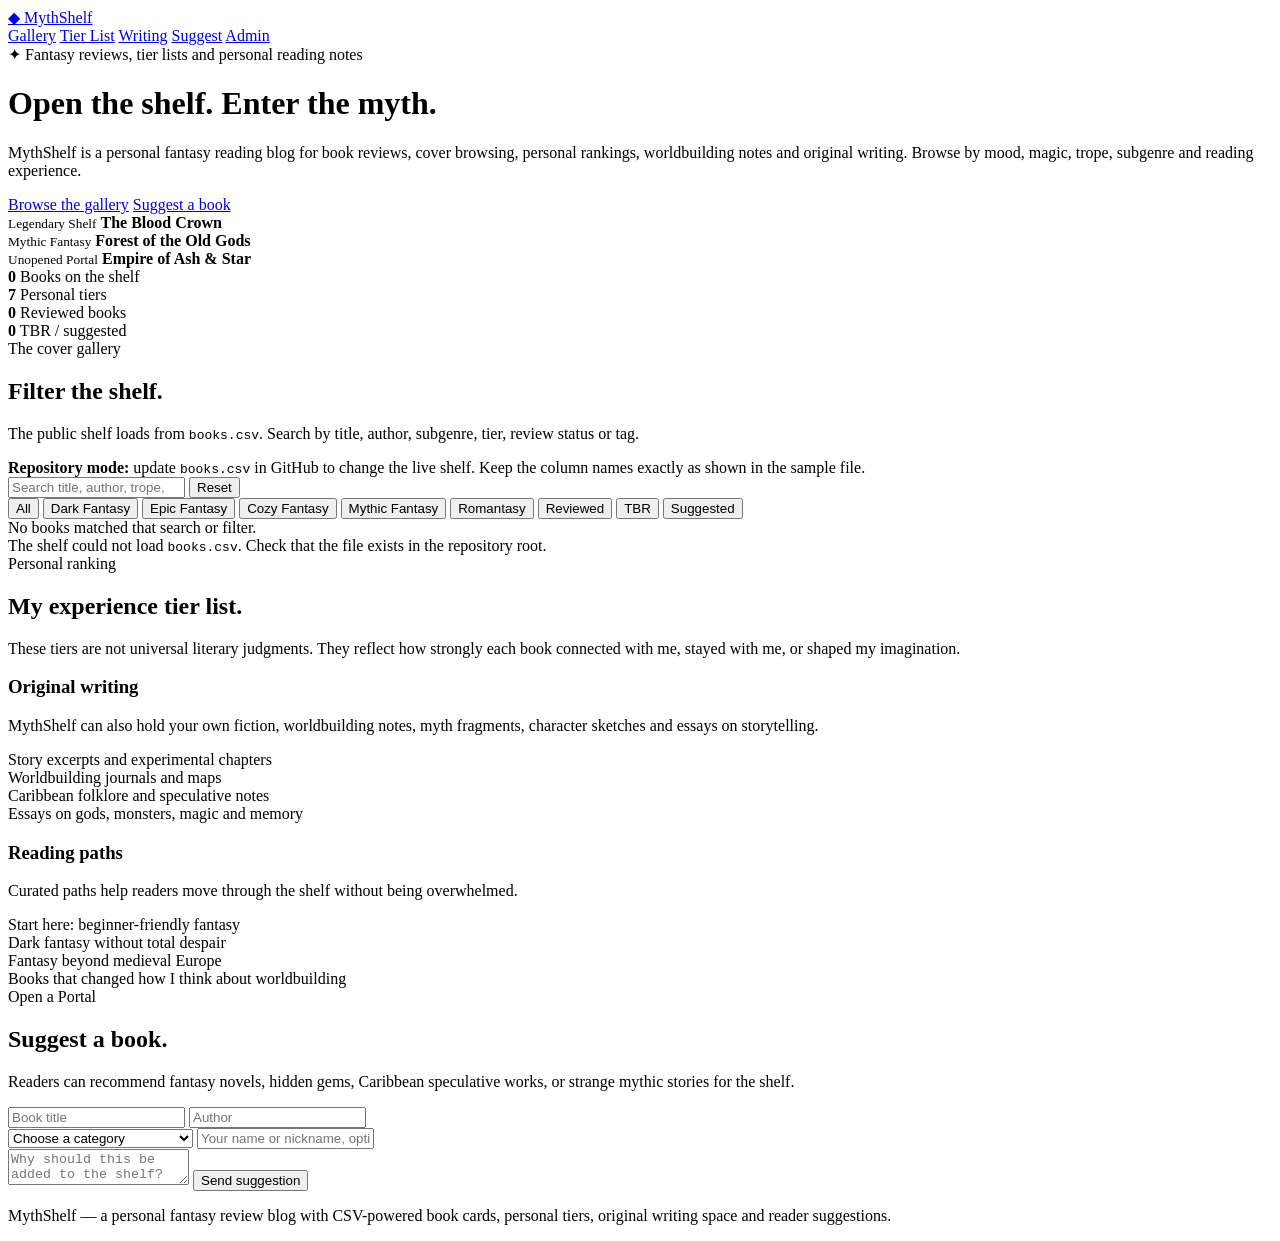
==== index.html @ b01b452a "index.html" ====
<!DOCTYPE html>
<html lang="en">
<head>
  <meta charset="UTF-8" />
  <meta name="viewport" content="width=device-width, initial-scale=1.0" />
  <meta name="description" content="MythShelf is a personal fantasy reading blog with reviews, tiers, writing notes, and reader suggestions." />
  <title>MythShelf | Fantasy Reviews & Reading Tiers</title>
  <link rel="stylesheet" href="style.css" />
</head>

<body>
  <main class="mythshelf-site">
    <div class="ms-wrap">
      <nav class="ms-nav">
        <a class="ms-brand" href="#top" aria-label="MythShelf home">
          <span class="ms-mark">◆</span>
          <span>MythShelf</span>
        </a>

        <div class="ms-links" aria-label="Main navigation">
          <a href="#gallery">Gallery</a>
          <a href="#tiers">Tier List</a>
          <a href="#writing">Writing</a>
          <a href="#suggest">Suggest</a>
          <a href="#admin">Admin</a>
        </div>
      </nav>

      <header class="hero" id="top">
        <div>
          <div class="eyebrow">✦ Fantasy reviews, tier lists and personal reading notes</div>

          <h1>Open the shelf. <span>Enter the myth.</span></h1>

          <p>
            MythShelf is a personal fantasy reading blog for book reviews, cover browsing,
            personal rankings, worldbuilding notes and original writing. Browse by mood,
            magic, trope, subgenre and reading experience.
          </p>

          <div class="hero-actions">
            <a href="#gallery" class="btn btn-primary">Browse the gallery</a>
            <a href="#suggest" class="btn btn-secondary">Suggest a book</a>
          </div>
        </div>

        <div class="hero-panel" aria-label="Featured fantasy shelf">
          <div class="stacked-covers">
            <div class="cover-float">
              <small>Legendary Shelf</small>
              <strong>The Blood Crown</strong>
            </div>

            <div class="cover-float">
              <small>Mythic Fantasy</small>
              <strong>Forest of the Old Gods</strong>
            </div>

            <div class="cover-float">
              <small>Unopened Portal</small>
              <strong>Empire of Ash & Star</strong>
            </div>
          </div>
        </div>
      </header>

      <section class="stats" aria-label="Shelf statistics">
        <div class="stat">
          <strong id="statBooks">0</strong>
          <span>Books on the shelf</span>
        </div>
        <div class="stat">
          <strong>7</strong>
          <span>Personal tiers</span>
        </div>
        <div class="stat">
          <strong id="statReviewed">0</strong>
          <span>Reviewed books</span>
        </div>
        <div class="stat">
          <strong id="statTBR">0</strong>
          <span>TBR / suggested</span>
        </div>
      </section>

      <section id="gallery">
        <div class="section-head">
          <div>
            <div class="eyebrow">The cover gallery</div>
            <h2>Filter the shelf.</h2>
          </div>
          <p>
            The public shelf loads from <code>books.csv</code>. Search by title, author,
            subgenre, tier, review status or tag.
          </p>
        </div>

        <div class="notice">
          <strong>Repository mode:</strong>
          update <code>books.csv</code> in GitHub to change the live shelf.
          Keep the column names exactly as shown in the sample file.
        </div>

        <div class="controls">
          <div class="search-row">
            <input id="bookSearch" type="search" placeholder="Search title, author, trope, tier, status or subgenre..." />
            <button class="btn btn-primary" id="resetBtn" type="button">Reset</button>
          </div>

          <div class="filter-row" aria-label="Book filters">
            <button class="filter-btn active" data-filter="all" type="button">All</button>
            <button class="filter-btn" data-filter="Dark Fantasy" type="button">Dark Fantasy</button>
            <button class="filter-btn" data-filter="Epic Fantasy" type="button">Epic Fantasy</button>
            <button class="filter-btn" data-filter="Cozy Fantasy" type="button">Cozy Fantasy</button>
            <button class="filter-btn" data-filter="Mythic Fantasy" type="button">Mythic Fantasy</button>
            <button class="filter-btn" data-filter="Romantasy" type="button">Romantasy</button>
            <button class="filter-btn" data-filter="Reviewed" type="button">Reviewed</button>
            <button class="filter-btn" data-filter="TBR" type="button">TBR</button>
            <button class="filter-btn" data-filter="Suggested" type="button">Suggested</button>
          </div>
        </div>

        <div class="book-grid" id="bookGrid"></div>

        <div class="empty-state" id="emptyState">
          No books matched that search or filter.
        </div>

        <div class="empty-state" id="loadError">
          The shelf could not load <code>books.csv</code>. Check that the file exists in the repository root.
        </div>
      </section>

      <section id="tiers">
        <div class="section-head">
          <div>
            <div class="eyebrow">Personal ranking</div>
            <h2>My experience tier list.</h2>
          </div>
          <p>
            These tiers are not universal literary judgments. They reflect how strongly
            each book connected with me, stayed with me, or shaped my imagination.
          </p>
        </div>

        <div class="tier-board" id="tierBoard"></div>
      </section>

      <section class="feature-grid" id="writing">
        <div class="panel">
          <h3>Original writing</h3>
          <p>
            MythShelf can also hold your own fiction, worldbuilding notes, myth fragments,
            character sketches and essays on storytelling.
          </p>

          <div class="panel-list">
            <div>Story excerpts and experimental chapters</div>
            <div>Worldbuilding journals and maps</div>
            <div>Caribbean folklore and speculative notes</div>
            <div>Essays on gods, monsters, magic and memory</div>
          </div>
        </div>

        <div class="panel">
          <h3>Reading paths</h3>
          <p>
            Curated paths help readers move through the shelf without being overwhelmed.
          </p>

          <div class="panel-list">
            <div>Start here: beginner-friendly fantasy</div>
            <div>Dark fantasy without total despair</div>
            <div>Fantasy beyond medieval Europe</div>
            <div>Books that changed how I think about worldbuilding</div>
          </div>
        </div>
      </section>

      <section id="suggest">
        <div class="section-head">
          <div>
            <div class="eyebrow">Open a Portal</div>
            <h2>Suggest a book.</h2>
          </div>
          <p>
            Readers can recommend fantasy novels, hidden gems, Caribbean speculative works,
            or strange mythic stories for the shelf.
          </p>
        </div>

        <div class="panel">
          <!-- Static version:
               Replace this form action with a Google Form, Formspree, Netlify Forms, or other backend later. -->
          <form class="suggest-form" id="suggestForm">
            <div class="form-row">
              <input type="text" id="suggestTitle" placeholder="Book title" required />
              <input type="text" id="suggestAuthor" placeholder="Author" required />
            </div>

            <div class="form-row">
              <select id="suggestGenre">
                <option value="">Choose a category</option>
                <option>Dark Fantasy</option>
                <option>Epic Fantasy</option>
                <option>Mythic Fantasy</option>
                <option>Cozy Fantasy</option>
                <option>Romantasy</option>
                <option>Caribbean / Global Fantasy</option>
                <option>Other Speculative Fiction</option>
              </select>

              <input type="text" id="suggestName" placeholder="Your name or nickname, optional" />
            </div>

            <textarea id="suggestReason" placeholder="Why should this be added to the shelf?"></textarea>

            <button class="btn btn-green" type="submit">Send suggestion</button>

      <p class="footer-note">
        MythShelf — a personal fantasy review blog with CSV-powered book cards,
        personal tiers, original writing space and reader suggestions.
      </p>
    </div>
  </main>

  <script src="script.js"></script>
</body>
</html>
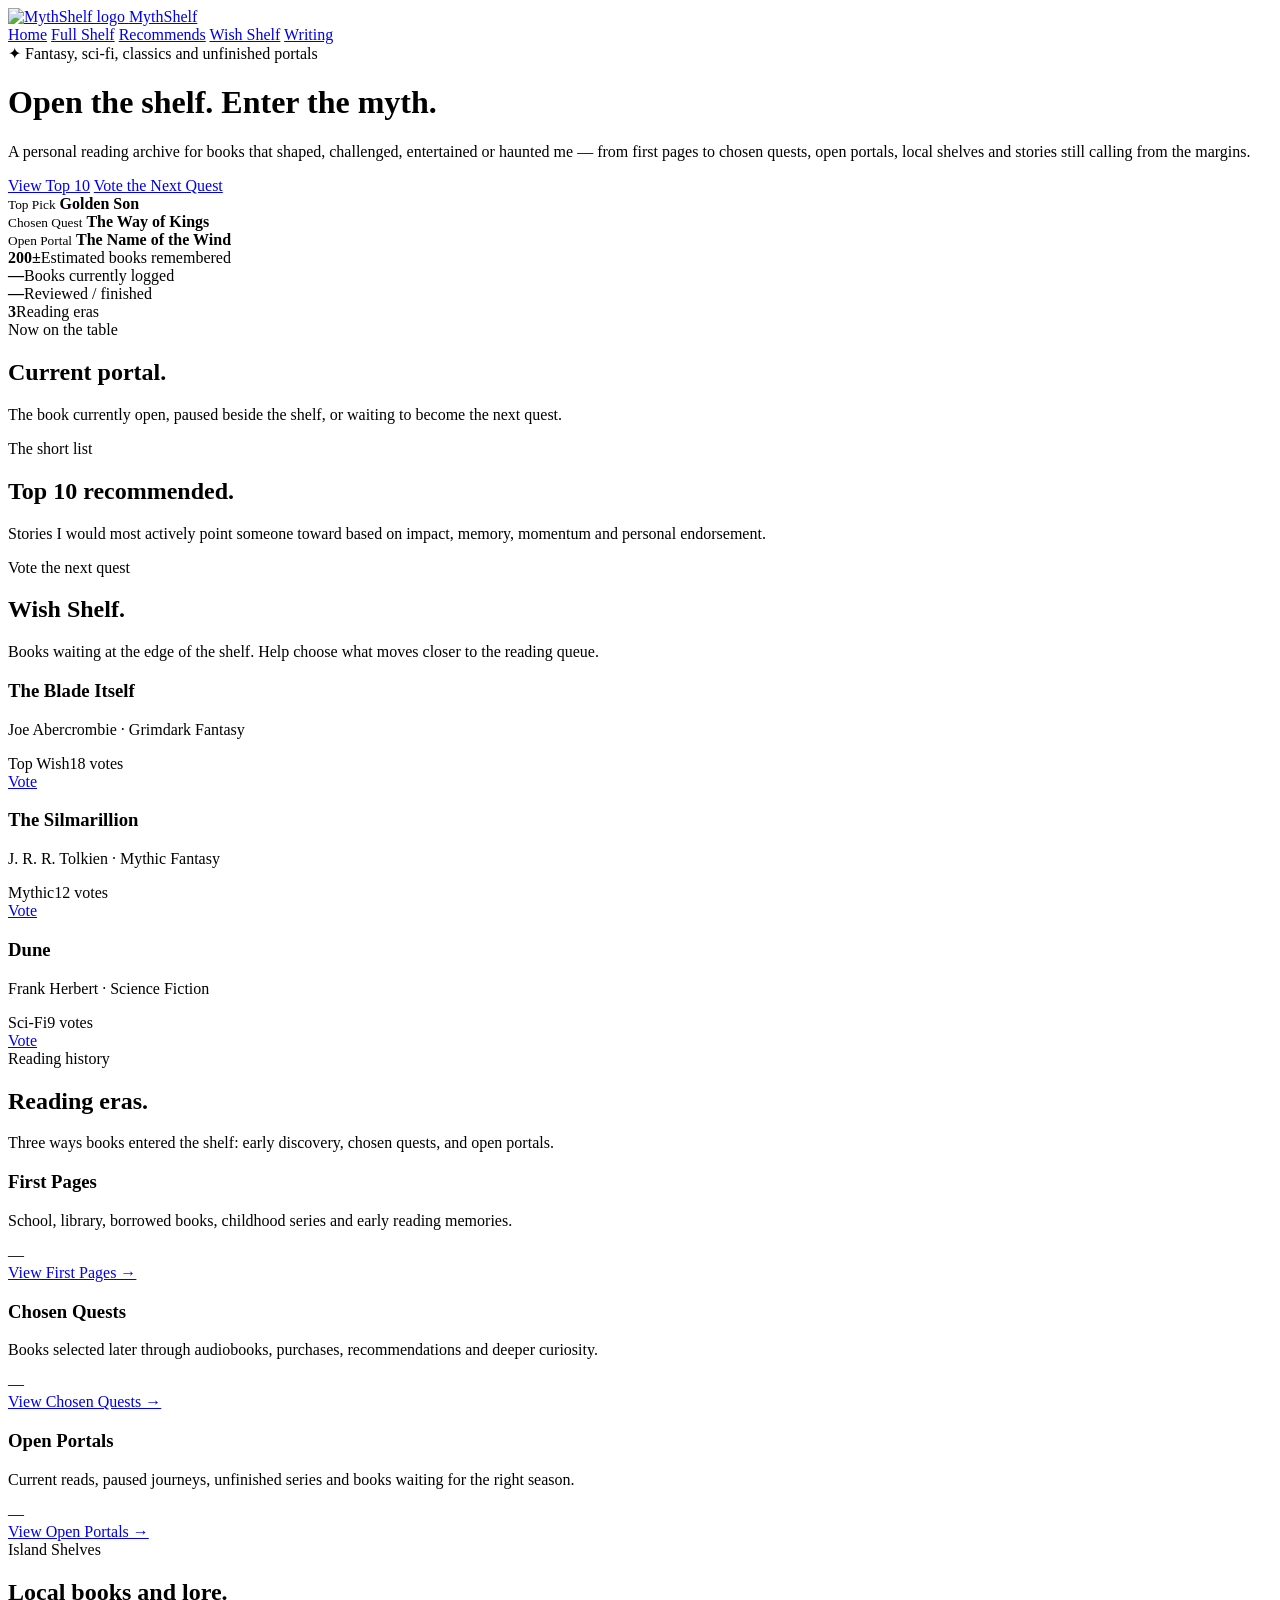
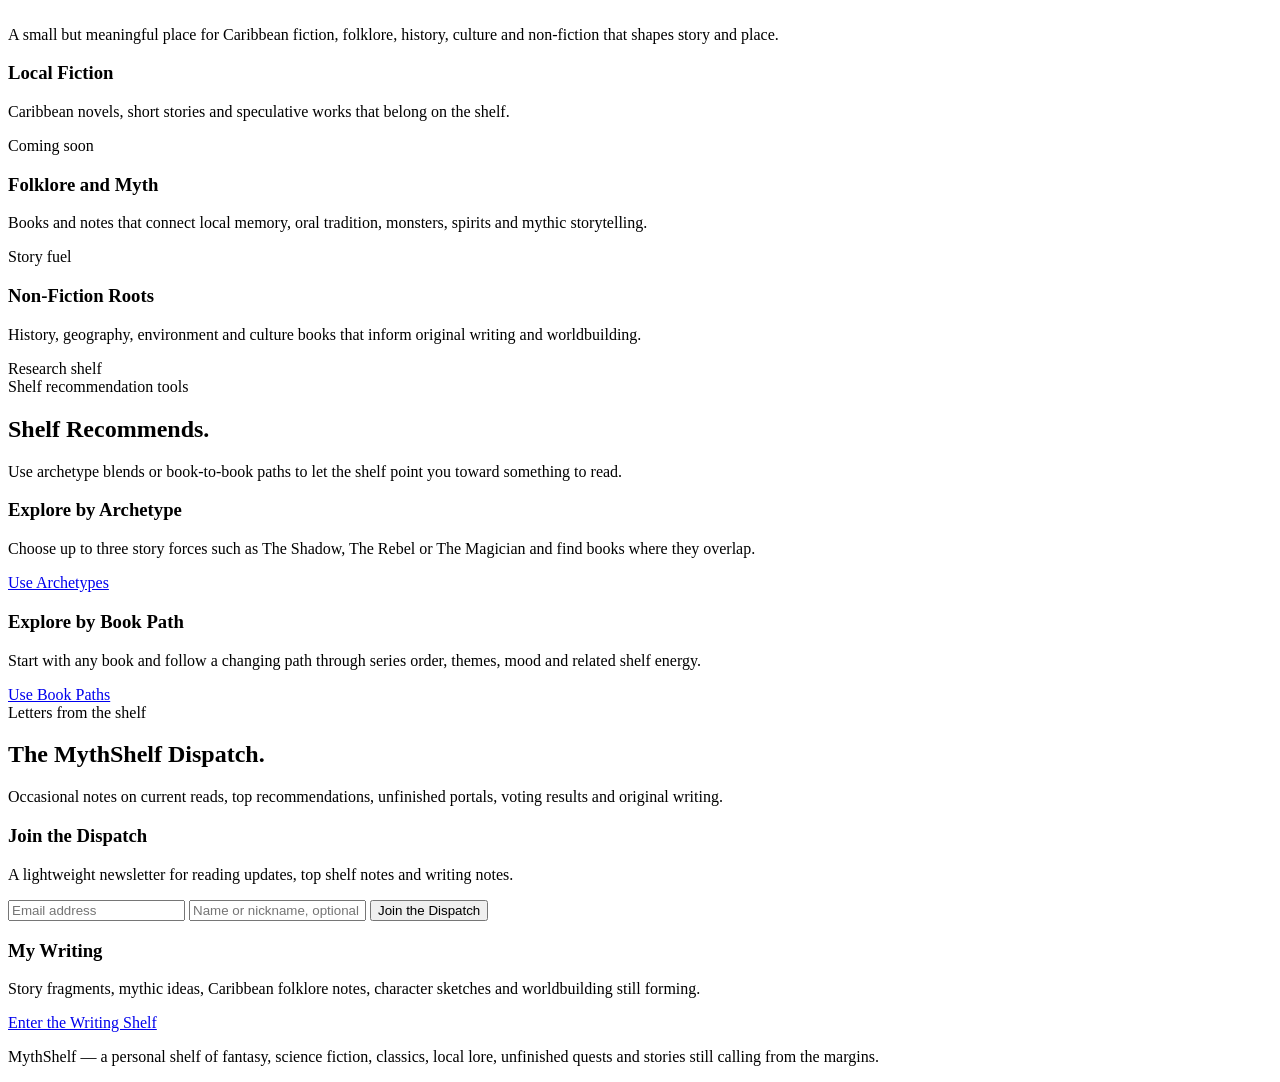
==== commit b0944bff: "Add files via upload" ====
--- a/index.html
+++ b/index.html
@@ -3,227 +3,154 @@
 <head>
   <meta charset="UTF-8" />
   <meta name="viewport" content="width=device-width, initial-scale=1.0" />
-  <meta name="description" content="MythShelf is a personal fantasy reading blog with reviews, tiers, writing notes, and reader suggestions." />
-  <title>MythShelf | Fantasy Reviews & Reading Tiers</title>
-  <link rel="stylesheet" href="style.css" />
+  <meta name="description" content="MythShelf is a personal reading archive for fantasy, science fiction, classics, local lore and open portals." />
+  <title>Home | MythShelf</title>
+  <link rel="icon" href="assets/mythicshelf-01.ico" sizes="any" />
+  <link rel="shortcut icon" href="assets/mythicshelf-01.ico" />
+  <link rel="stylesheet" href="assets/style.css" />
 </head>
+<body>
+  <main class="ms-site">
+    <div class="ms-shell">
+      
+<nav class="ms-nav">
+  <a class="ms-brand" href="index.html">
+    <img class="ms-logo-img" src="assets/mythicshelf-01.png" alt="MythShelf logo" />
+    <span>MythShelf</span>
+  </a>
+  <div class="ms-links">
+    <a href="index.html">Home</a>
+    <a href="shelf.html">Full Shelf</a>
+    <a href="recommends.html">Recommends</a>
+    <a href="wish-shelf.html">Wish Shelf</a>
+    <a href="writing.html">Writing</a>
+  </div>
+</nav>
 
-<body>
-  <main class="mythshelf-site">
-    <div class="ms-wrap">
-      <nav class="ms-nav">
-        <a class="ms-brand" href="#top" aria-label="MythShelf home">
-          <span class="ms-mark">◆</span>
-          <span>MythShelf</span>
-        </a>
+      
+<header class="hero">
+  <div>
+    <div class="eyebrow">✦ Fantasy, sci-fi, classics and unfinished portals</div>
+    <h1>Open the shelf. <span>Enter the myth.</span></h1>
+    <p>A personal reading archive for books that shaped, challenged, entertained or haunted me — from first pages to chosen quests, open portals, local shelves and stories still calling from the margins.</p>
+    <div class="actions">
+      <a class="btn btn-primary" href="#top10">View Top 10</a>
+      <a class="btn btn-secondary" href="wish-shelf.html">Vote the Next Quest</a>
+    </div>
+  </div>
 
-        <div class="ms-links" aria-label="Main navigation">
-          <a href="#gallery">Gallery</a>
-          <a href="#tiers">Tier List</a>
-          <a href="#writing">Writing</a>
-          <a href="#suggest">Suggest</a>
-          <a href="#admin">Admin</a>
-        </div>
-      </nav>
+  <div class="hero-panel">
+    <div class="feature-stack">
+      <div class="float-book" id="heroTopPick">
+        <small>Top Pick</small>
+        <strong>Golden Son</strong>
+      </div>
+      <div class="float-book" id="heroChosenQuest">
+        <small>Chosen Quest</small>
+        <strong>The Way of Kings</strong>
+      </div>
+      <div class="float-book" id="heroOpenPortal">
+        <small>Open Portal</small>
+        <strong>The Name of the Wind</strong>
+      </div>
+    </div>
+  </div>
+</header>
 
-      <header class="hero" id="top">
-        <div>
-          <div class="eyebrow">✦ Fantasy reviews, tier lists and personal reading notes</div>
+<section class="stats">
+  <div class="stat"><strong>200±</strong><span>Estimated books remembered</span></div>
+  <div class="stat"><strong data-stat="logged">—</strong><span>Books currently logged</span></div>
+  <div class="stat"><strong data-stat="reviewed">—</strong><span>Reviewed / finished</span></div>
+  <div class="stat"><strong>3</strong><span>Reading eras</span></div>
+</section>
 
-          <h1>Open the shelf. <span>Enter the myth.</span></h1>
+<section>
+  <div class="section-head">
+    <div><div class="eyebrow">Now on the table</div><h2>Current <span>portal.</span></h2></div>
+    <p>The book currently open, paused beside the shelf, or waiting to become the next quest.</p>
+  </div>
+  <div class="card-grid grid-4" id="currentGrid"></div>
+</section>
 
-          <p>
-            MythShelf is a personal fantasy reading blog for book reviews, cover browsing,
-            personal rankings, worldbuilding notes and original writing. Browse by mood,
-            magic, trope, subgenre and reading experience.
-          </p>
+<section id="top10">
+  <div class="section-head">
+    <div><div class="eyebrow">The short list</div><h2>Top 10 <span>recommended.</span></h2></div>
+    <p>Stories I would most actively point someone toward based on impact, memory, momentum and personal endorsement.</p>
+  </div>
+  <div class="carousel-wrap"><div class="carousel-track" id="top10Track"></div></div>
+</section>
 
-          <div class="hero-actions">
-            <a href="#gallery" class="btn btn-primary">Browse the gallery</a>
-            <a href="#suggest" class="btn btn-secondary">Suggest a book</a>
-          </div>
-        </div>
+<section>
+  <div class="section-head">
+    <div><div class="eyebrow">Vote the next quest</div><h2>Wish <span>Shelf.</span></h2></div>
+    <p>Books waiting at the edge of the shelf. Help choose what moves closer to the reading queue.</p>
+  </div>
+  <div class="card-grid grid-3">
+    <article class="panel"><h3>The Blade Itself</h3><p>Joe Abercrombie · Grimdark Fantasy</p><div class="pill-row"><span class="pill status">Top Wish</span><span class="pill score">18 votes</span></div><a class="btn btn-primary" href="wish-shelf.html">Vote</a></article>
+    <article class="panel"><h3>The Silmarillion</h3><p>J. R. R. Tolkien · Mythic Fantasy</p><div class="pill-row"><span class="pill status">Mythic</span><span class="pill score">12 votes</span></div><a class="btn btn-primary" href="wish-shelf.html">Vote</a></article>
+    <article class="panel"><h3>Dune</h3><p>Frank Herbert · Science Fiction</p><div class="pill-row"><span class="pill blue-pill">Sci-Fi</span><span class="pill score">9 votes</span></div><a class="btn btn-primary" href="wish-shelf.html">Vote</a></article>
+  </div>
+</section>
 
-        <div class="hero-panel" aria-label="Featured fantasy shelf">
-          <div class="stacked-covers">
-            <div class="cover-float">
-              <small>Legendary Shelf</small>
-              <strong>The Blood Crown</strong>
-            </div>
+<section>
+  <div class="section-head">
+    <div><div class="eyebrow">Reading history</div><h2>Reading <span>eras.</span></h2></div>
+    <p>Three ways books entered the shelf: early discovery, chosen quests, and open portals.</p>
+  </div>
+  <div class="card-grid grid-3">
+    <article class="panel"><h3>First Pages</h3><p>School, library, borrowed books, childhood series and early reading memories.</p><div class="era-count" data-era-count="First Pages">—</div><a class="teaser-link" href="shelf.html">View First Pages →</a></article>
+    <article class="panel"><h3>Chosen Quests</h3><p>Books selected later through audiobooks, purchases, recommendations and deeper curiosity.</p><div class="era-count" data-era-count="Chosen Quests">—</div><a class="teaser-link" href="shelf.html">View Chosen Quests →</a></article>
+    <article class="panel"><h3>Open Portals</h3><p>Current reads, paused journeys, unfinished series and books waiting for the right season.</p><div class="era-count" data-era-count="Open Portals">—</div><a class="teaser-link" href="shelf.html">View Open Portals →</a></article>
+  </div>
+</section>
 
-            <div class="cover-float">
-              <small>Mythic Fantasy</small>
-              <strong>Forest of the Old Gods</strong>
-            </div>
+<section>
+  <div class="section-head">
+    <div><div class="eyebrow">Island Shelves</div><h2>Local books and <span>lore.</span></h2></div>
+    <p>A small but meaningful place for Caribbean fiction, folklore, history, culture and non-fiction that shapes story and place.</p>
+  </div>
+  <div class="card-grid grid-3">
+    <article class="panel"><h3>Local Fiction</h3><p>Caribbean novels, short stories and speculative works that belong on the shelf.</p><div class="pill-row"><span class="pill status">Coming soon</span></div></article>
+    <article class="panel"><h3>Folklore and Myth</h3><p>Books and notes that connect local memory, oral tradition, monsters, spirits and mythic storytelling.</p><span class="pill blue-pill">Story fuel</span></article>
+    <article class="panel"><h3>Non-Fiction Roots</h3><p>History, geography, environment and culture books that inform original writing and worldbuilding.</p><span class="pill">Research shelf</span></article>
+  </div>
+</section>
 
-            <div class="cover-float">
-              <small>Unopened Portal</small>
-              <strong>Empire of Ash & Star</strong>
-            </div>
-          </div>
-        </div>
-      </header>
 
-      <section class="stats" aria-label="Shelf statistics">
-        <div class="stat">
-          <strong id="statBooks">0</strong>
-          <span>Books on the shelf</span>
-        </div>
-        <div class="stat">
-          <strong>7</strong>
-          <span>Personal tiers</span>
-        </div>
-        <div class="stat">
-          <strong id="statReviewed">0</strong>
-          <span>Reviewed books</span>
-        </div>
-        <div class="stat">
-          <strong id="statTBR">0</strong>
-          <span>TBR / suggested</span>
-        </div>
-      </section>
+<section>
+  <div class="section-head">
+    <div><div class="eyebrow">Shelf recommendation tools</div><h2>Shelf <span>Recommends.</span></h2></div>
+    <p>Use archetype blends or book-to-book paths to let the shelf point you toward something to read.</p>
+  </div>
+  <div class="card-grid grid-2">
+    <article class="panel"><h3>Explore by Archetype</h3><p>Choose up to three story forces such as The Shadow, The Rebel or The Magician and find books where they overlap.</p><a class="btn btn-primary" href="recommends.html#archetypes">Use Archetypes</a></article>
+    <article class="panel"><h3>Explore by Book Path</h3><p>Start with any book and follow a changing path through series order, themes, mood and related shelf energy.</p><a class="btn btn-secondary" href="recommends.html#bookpaths">Use Book Paths</a></article>
+  </div>
+</section>
 
-      <section id="gallery">
-        <div class="section-head">
-          <div>
-            <div class="eyebrow">The cover gallery</div>
-            <h2>Filter the shelf.</h2>
-          </div>
-          <p>
-            The public shelf loads from <code>books.csv</code>. Search by title, author,
-            subgenre, tier, review status or tag.
-          </p>
-        </div>
+<section>
+  <div class="section-head">
+    <div><div class="eyebrow">Letters from the shelf</div><h2>The MythShelf <span>Dispatch.</span></h2></div>
+    <p>Occasional notes on current reads, top recommendations, unfinished portals, voting results and original writing.</p>
+  </div>
+  <div class="card-grid grid-2">
+    <article class="panel">
+      <h3>Join the Dispatch</h3>
+      <p>A lightweight newsletter for reading updates, top shelf notes and writing notes.</p>
+      <form class="form" id="newsletterForm">
+        <input name="email" type="email" placeholder="Email address" required />
+        <input name="name" type="text" placeholder="Name or nickname, optional" />
+        <button class="btn btn-green" type="submit">Join the Dispatch</button>
+        <div class="form-message" id="newsletterMessage"></div>
+      </form>
+    </article>
+    <article class="panel"><h3>My Writing</h3><p>Story fragments, mythic ideas, Caribbean folklore notes, character sketches and worldbuilding still forming.</p><a class="btn btn-secondary" href="writing.html">Enter the Writing Shelf</a></article>
+  </div>
+</section>
 
-        <div class="notice">
-          <strong>Repository mode:</strong>
-          update <code>books.csv</code> in GitHub to change the live shelf.
-          Keep the column names exactly as shown in the sample file.
-        </div>
-
-        <div class="controls">
-          <div class="search-row">
-            <input id="bookSearch" type="search" placeholder="Search title, author, trope, tier, status or subgenre..." />
-            <button class="btn btn-primary" id="resetBtn" type="button">Reset</button>
-          </div>
-
-          <div class="filter-row" aria-label="Book filters">
-            <button class="filter-btn active" data-filter="all" type="button">All</button>
-            <button class="filter-btn" data-filter="Dark Fantasy" type="button">Dark Fantasy</button>
-            <button class="filter-btn" data-filter="Epic Fantasy" type="button">Epic Fantasy</button>
-            <button class="filter-btn" data-filter="Cozy Fantasy" type="button">Cozy Fantasy</button>
-            <button class="filter-btn" data-filter="Mythic Fantasy" type="button">Mythic Fantasy</button>
-            <button class="filter-btn" data-filter="Romantasy" type="button">Romantasy</button>
-            <button class="filter-btn" data-filter="Reviewed" type="button">Reviewed</button>
-            <button class="filter-btn" data-filter="TBR" type="button">TBR</button>
-            <button class="filter-btn" data-filter="Suggested" type="button">Suggested</button>
-          </div>
-        </div>
-
-        <div class="book-grid" id="bookGrid"></div>
-
-        <div class="empty-state" id="emptyState">
-          No books matched that search or filter.
-        </div>
-
-        <div class="empty-state" id="loadError">
-          The shelf could not load <code>books.csv</code>. Check that the file exists in the repository root.
-        </div>
-      </section>
-
-      <section id="tiers">
-        <div class="section-head">
-          <div>
-            <div class="eyebrow">Personal ranking</div>
-            <h2>My experience tier list.</h2>
-          </div>
-          <p>
-            These tiers are not universal literary judgments. They reflect how strongly
-            each book connected with me, stayed with me, or shaped my imagination.
-          </p>
-        </div>
-
-        <div class="tier-board" id="tierBoard"></div>
-      </section>
-
-      <section class="feature-grid" id="writing">
-        <div class="panel">
-          <h3>Original writing</h3>
-          <p>
-            MythShelf can also hold your own fiction, worldbuilding notes, myth fragments,
-            character sketches and essays on storytelling.
-          </p>
-
-          <div class="panel-list">
-            <div>Story excerpts and experimental chapters</div>
-            <div>Worldbuilding journals and maps</div>
-            <div>Caribbean folklore and speculative notes</div>
-            <div>Essays on gods, monsters, magic and memory</div>
-          </div>
-        </div>
-
-        <div class="panel">
-          <h3>Reading paths</h3>
-          <p>
-            Curated paths help readers move through the shelf without being overwhelmed.
-          </p>
-
-          <div class="panel-list">
-            <div>Start here: beginner-friendly fantasy</div>
-            <div>Dark fantasy without total despair</div>
-            <div>Fantasy beyond medieval Europe</div>
-            <div>Books that changed how I think about worldbuilding</div>
-          </div>
-        </div>
-      </section>
-
-      <section id="suggest">
-        <div class="section-head">
-          <div>
-            <div class="eyebrow">Open a Portal</div>
-            <h2>Suggest a book.</h2>
-          </div>
-          <p>
-            Readers can recommend fantasy novels, hidden gems, Caribbean speculative works,
-            or strange mythic stories for the shelf.
-          </p>
-        </div>
-
-        <div class="panel">
-          <!-- Static version:
-               Replace this form action with a Google Form, Formspree, Netlify Forms, or other backend later. -->
-          <form class="suggest-form" id="suggestForm">
-            <div class="form-row">
-              <input type="text" id="suggestTitle" placeholder="Book title" required />
-              <input type="text" id="suggestAuthor" placeholder="Author" required />
-            </div>
-
-            <div class="form-row">
-              <select id="suggestGenre">
-                <option value="">Choose a category</option>
-                <option>Dark Fantasy</option>
-                <option>Epic Fantasy</option>
-                <option>Mythic Fantasy</option>
-                <option>Cozy Fantasy</option>
-                <option>Romantasy</option>
-                <option>Caribbean / Global Fantasy</option>
-                <option>Other Speculative Fiction</option>
-              </select>
-
-              <input type="text" id="suggestName" placeholder="Your name or nickname, optional" />
-            </div>
-
-            <textarea id="suggestReason" placeholder="Why should this be added to the shelf?"></textarea>
-
-            <button class="btn btn-green" type="submit">Send suggestion</button>
-
-      <p class="footer-note">
-        MythShelf — a personal fantasy review blog with CSV-powered book cards,
-        personal tiers, original writing space and reader suggestions.
-      </p>
+      <p class="footer">MythShelf — a personal shelf of fantasy, science fiction, classics, local lore, unfinished quests and stories still calling from the margins.</p>
     </div>
   </main>
-
-  <script src="script.js"></script>
+  <script src="assets/script.js"></script>
 </body>
-</html>
+</html>
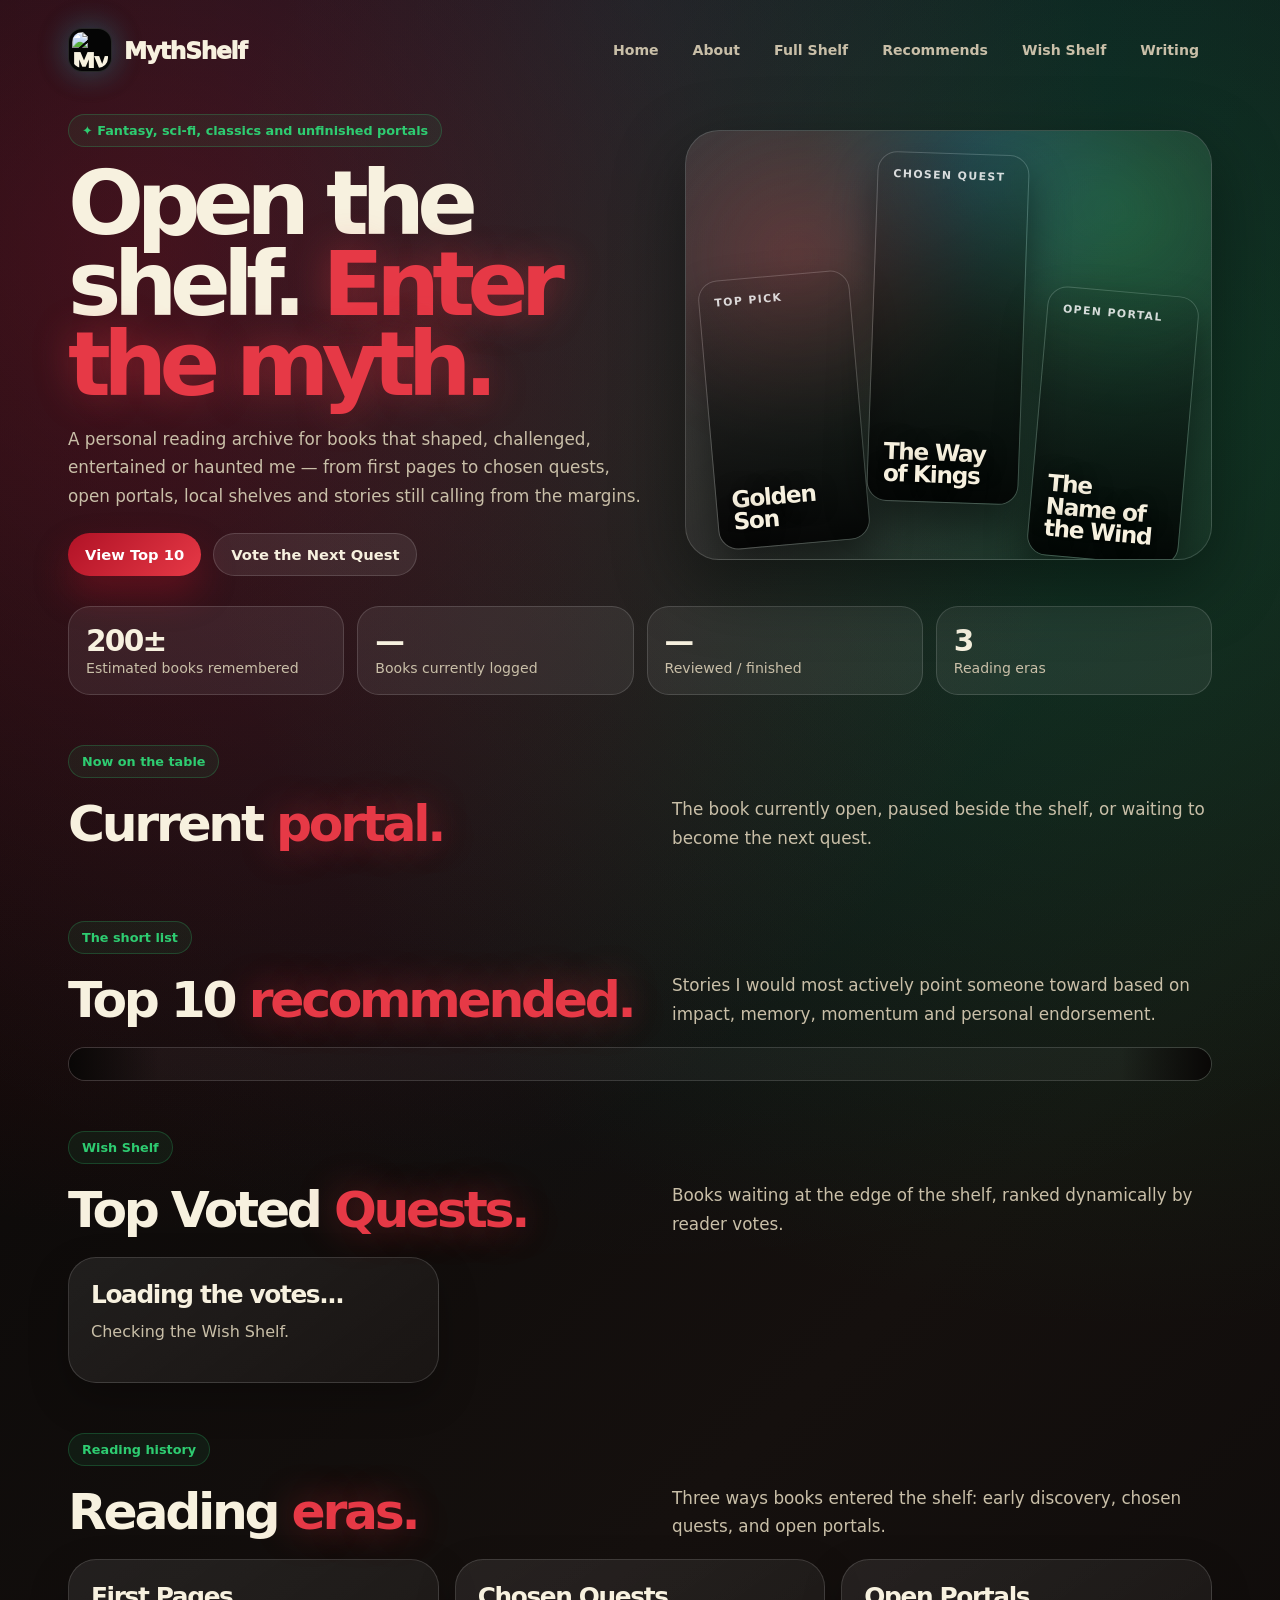
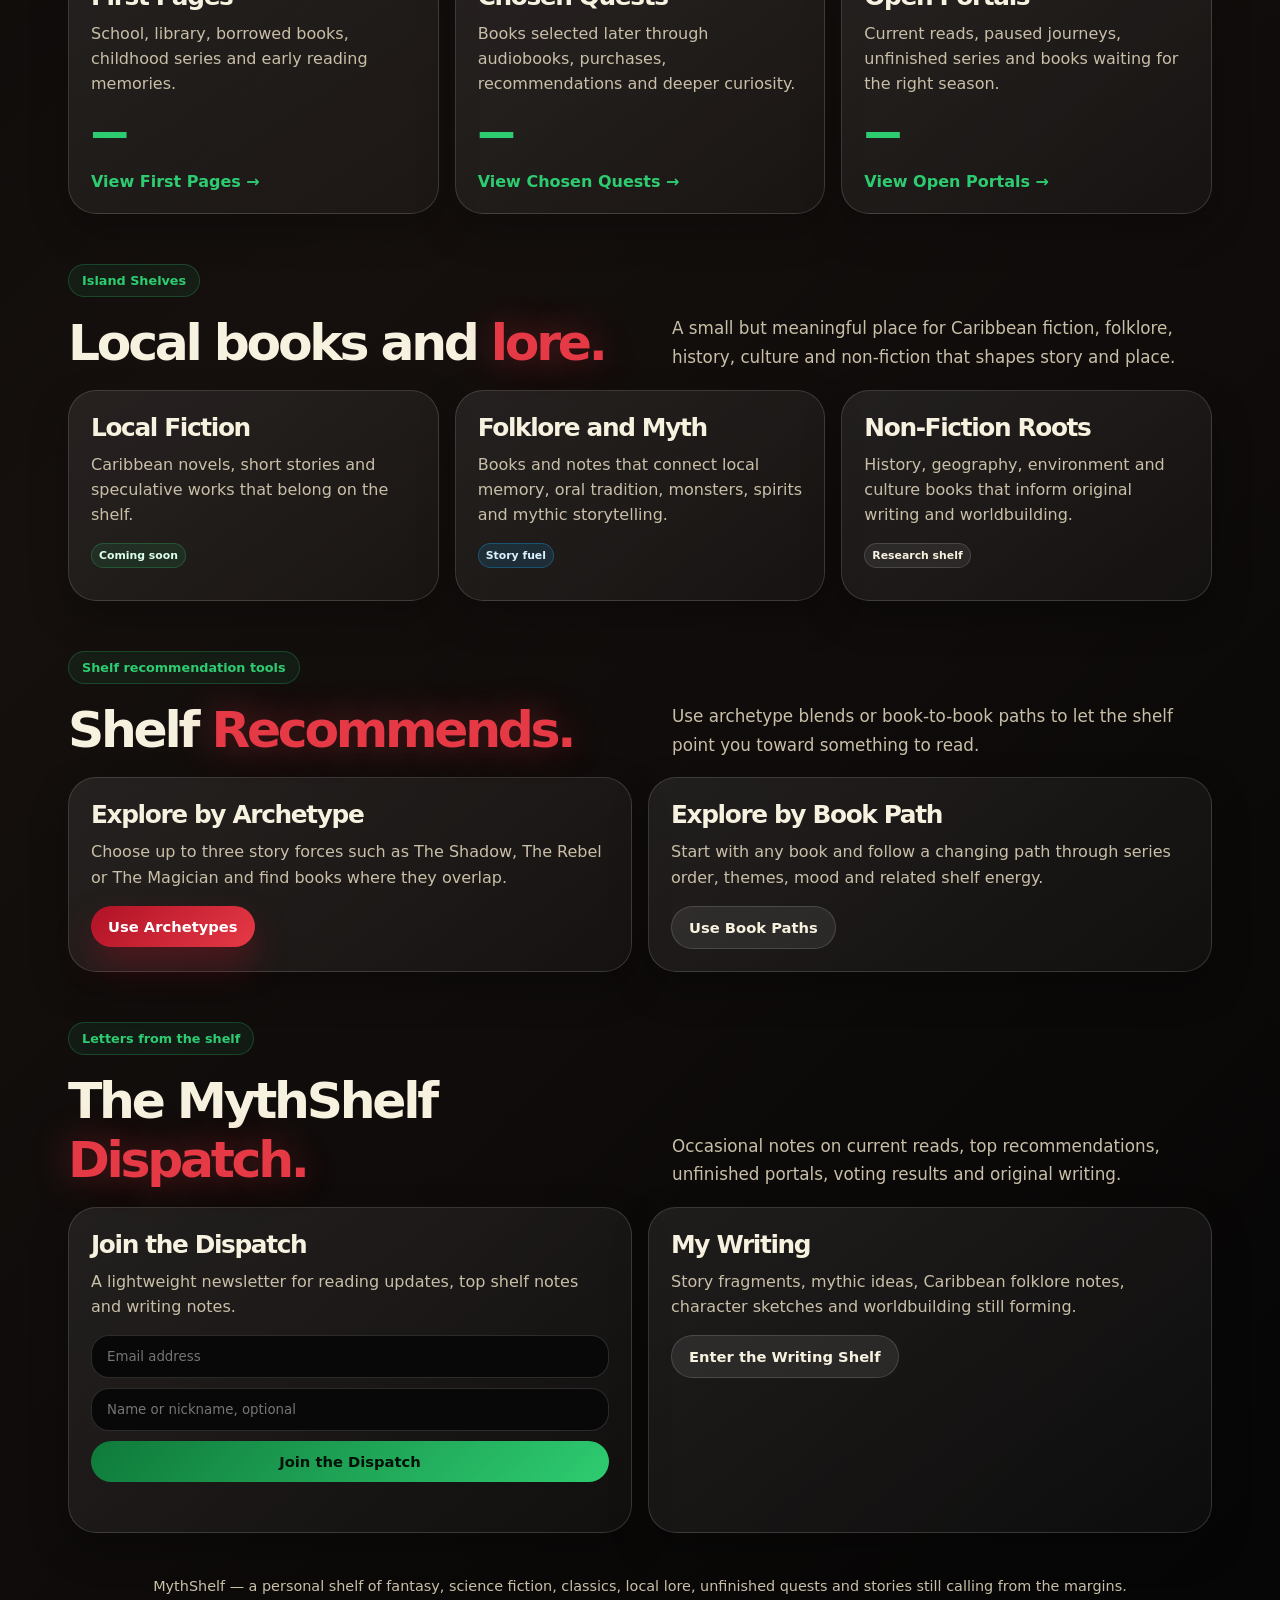
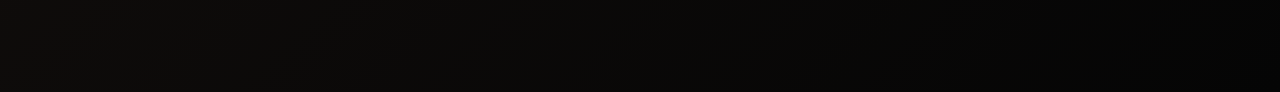
==== commit 5d028ea1: "Add files via upload" ====
--- a/index.html
+++ b/index.html
@@ -20,6 +20,7 @@
   </a>
   <div class="ms-links">
     <a href="index.html">Home</a>
+    <a href="about.html">About</a>
     <a href="shelf.html">Full Shelf</a>
     <a href="recommends.html">Recommends</a>
     <a href="wish-shelf.html">Wish Shelf</a>
@@ -80,15 +81,13 @@
   <div class="carousel-wrap"><div class="carousel-track" id="top10Track"></div></div>
 </section>
 
-<section>
+<section id="top-voted">
   <div class="section-head">
-    <div><div class="eyebrow">Vote the next quest</div><h2>Wish <span>Shelf.</span></h2></div>
-    <p>Books waiting at the edge of the shelf. Help choose what moves closer to the reading queue.</p>
+    <div><div class="eyebrow">Wish Shelf</div><h2>Top Voted <span>Quests.</span></h2></div>
+    <p>Books waiting at the edge of the shelf, ranked dynamically by reader votes.</p>
   </div>
-  <div class="card-grid grid-3">
-    <article class="panel"><h3>The Blade Itself</h3><p>Joe Abercrombie · Grimdark Fantasy</p><div class="pill-row"><span class="pill status">Top Wish</span><span class="pill score">18 votes</span></div><a class="btn btn-primary" href="wish-shelf.html">Vote</a></article>
-    <article class="panel"><h3>The Silmarillion</h3><p>J. R. R. Tolkien · Mythic Fantasy</p><div class="pill-row"><span class="pill status">Mythic</span><span class="pill score">12 votes</span></div><a class="btn btn-primary" href="wish-shelf.html">Vote</a></article>
-    <article class="panel"><h3>Dune</h3><p>Frank Herbert · Science Fiction</p><div class="pill-row"><span class="pill blue-pill">Sci-Fi</span><span class="pill score">9 votes</span></div><a class="btn btn-primary" href="wish-shelf.html">Vote</a></article>
+  <div class="card-grid grid-3" id="topVotesGrid">
+    <article class="panel"><h3>Loading the votes...</h3><p>Checking the Wish Shelf.</p></article>
   </div>
 </section>
 
--- a/assets/style.css
+++ b/assets/style.css
@@ -0,0 +1,132 @@
+
+:root {
+  --black:#050505;
+  --panel:rgba(255,255,255,.07);
+  --panel2:rgba(255,255,255,.11);
+  --line:rgba(255,255,255,.14);
+  --cream:#f7f1df;
+  --muted:#c9bfa8;
+  --red:#b11226;
+  --red2:#e63946;
+  --green:#0f7a3a;
+  --green2:#2ecc71;
+  --blue:#18a8ff;
+}
+*{box-sizing:border-box}
+html{scroll-behavior:smooth}
+body{margin:0;background:#050505;color:var(--cream);font-family:Inter,system-ui,-apple-system,BlinkMacSystemFont,"Segoe UI",sans-serif}
+.ms-site{min-height:100vh;background:
+  radial-gradient(circle at 12% 8%,rgba(177,18,38,.35),transparent 30%),
+  radial-gradient(circle at 88% 12%,rgba(15,122,58,.32),transparent 30%),
+  radial-gradient(circle at 50% 0%,rgba(24,168,255,.13),transparent 38%),
+  linear-gradient(135deg,#050505,#15100e 48%,#050505)}
+.ms-shell{max-width:1180px;margin:0 auto;padding:28px 18px 80px}
+.ms-nav{display:flex;justify-content:space-between;align-items:center;gap:14px;margin-bottom:42px}
+.ms-brand{display:flex;align-items:center;gap:12px;font-size:1.45rem;font-weight:950;letter-spacing:-.05em;text-decoration:none;color:var(--cream)}
+.ms-logo-img{width:44px;height:44px;border-radius:14px;object-fit:contain;background:#050505;padding:3px;border:1px solid var(--line);box-shadow:0 0 30px rgba(24,168,255,.24),0 0 34px rgba(46,204,113,.18)}
+.ms-mark{width:44px;height:44px;border-radius:16px;display:grid;place-items:center;background:linear-gradient(135deg,rgba(46,204,113,.9),transparent 42%),linear-gradient(315deg,rgba(24,168,255,.9),transparent 40%),linear-gradient(135deg,var(--red),#050505 52%,var(--green));border:1px solid var(--line);box-shadow:0 0 30px rgba(24,168,255,.24),0 0 34px rgba(46,204,113,.18)}
+.ms-links{display:flex;flex-wrap:wrap;gap:8px}
+.ms-links a{color:var(--muted);text-decoration:none;padding:9px 12px;border-radius:999px;border:1px solid transparent;font-size:.88rem;font-weight:750}
+.ms-links a:hover,.ms-links a.active{color:var(--cream);border-color:var(--line);background:rgba(255,255,255,.06)}
+.hero{display:grid;grid-template-columns:1.05fr .95fr;gap:34px;align-items:center;margin-bottom:30px}
+.eyebrow{display:inline-flex;color:var(--green2);background:rgba(46,204,113,.08);border:1px solid rgba(46,204,113,.24);padding:8px 13px;border-radius:999px;font-size:.8rem;font-weight:850;margin-bottom:16px}
+h1{font-size:clamp(2.9rem,7vw,5.9rem);line-height:.9;letter-spacing:-.085em;margin:0 0 20px}
+h1 span,.section-head h2 span{color:var(--red2);text-shadow:0 0 38px rgba(230,57,70,.42)}
+.hero p,.section-head p,.intro{color:var(--muted);font-size:1.05rem;line-height:1.7;margin:0}
+.hero p,.intro{max-width:760px;margin-bottom:22px}
+.actions{display:flex;flex-wrap:wrap;gap:12px}
+.btn{border:0;border-radius:999px;padding:12px 17px;font-weight:850;cursor:pointer;text-decoration:none;display:inline-flex;align-items:center;justify-content:center;color:white;font-family:inherit;font-size:.92rem}
+.btn-primary{background:linear-gradient(135deg,var(--red),var(--red2));box-shadow:0 18px 35px rgba(177,18,38,.35)}
+.btn-secondary{background:rgba(255,255,255,.08);border:1px solid var(--line);color:var(--cream)}
+.btn-green{background:linear-gradient(135deg,var(--green),var(--green2));color:#031208}
+.hero-panel{border-radius:34px;min-height:430px;background:linear-gradient(145deg,rgba(255,255,255,.09),rgba(255,255,255,.03));border:1px solid var(--line);box-shadow:0 24px 70px rgba(0,0,0,.42);padding:22px;position:relative;overflow:hidden}
+.hero-panel:before{content:"";position:absolute;inset:-80px;background:
+  radial-gradient(circle at 28% 35%,rgba(230,57,70,.25),transparent 30%),
+  radial-gradient(circle at 76% 28%,rgba(46,204,113,.22),transparent 28%),
+  radial-gradient(circle at 55% 20%,rgba(24,168,255,.16),transparent 28%);filter:blur(16px)}
+.feature-stack{position:relative;z-index:2;height:100%;display:grid;grid-template-columns:repeat(3,1fr);gap:12px;align-items:end}
+.float-book{min-height:270px;border-radius:20px;padding:15px;border:1px solid rgba(255,255,255,.17);box-shadow:0 20px 40px rgba(0,0,0,.45);display:flex;flex-direction:column;justify-content:space-between;background-size:cover;background-position:center;position:relative;overflow:hidden}
+.float-book:after{content:"";position:absolute;inset:0;background:linear-gradient(180deg,rgba(0,0,0,.1),rgba(0,0,0,.86))}
+.float-book > *{position:relative;z-index:2}
+.float-book:nth-child(1){transform:translateY(42px) rotate(-5deg)}
+.float-book:nth-child(2){min-height:350px;transform:rotate(2deg)}
+.float-book:nth-child(3){transform:translateY(58px) rotate(5deg)}
+.float-book small{text-transform:uppercase;letter-spacing:.13em;color:rgba(255,255,255,.82);font-size:.68rem;font-weight:900}
+.float-book strong{font-size:1.45rem;line-height:.98;letter-spacing:-.055em;text-shadow:0 3px 20px rgba(0,0,0,.8)}
+.stats{display:grid;grid-template-columns:repeat(4,1fr);gap:13px;margin:26px 0 36px}
+.stat{background:var(--panel);border:1px solid var(--line);border-radius:22px;padding:17px}
+.stat strong{display:block;font-size:1.85rem;letter-spacing:-.06em}
+.stat span{color:var(--muted);font-size:.88rem}
+.section-head{display:flex;justify-content:space-between;gap:22px;align-items:end;margin:50px 0 18px}
+.section-head h2{margin:0;font-size:clamp(1.9rem,4vw,3.15rem);letter-spacing:-.065em}
+.section-head p{max-width:540px}
+.card-grid{display:grid;gap:16px}
+.grid-4{grid-template-columns:repeat(4,1fr)}
+.grid-3{grid-template-columns:repeat(3,1fr)}
+.grid-2{grid-template-columns:repeat(2,1fr)}
+.panel{border-radius:28px;padding:22px;background:linear-gradient(145deg,rgba(255,255,255,.08),rgba(255,255,255,.03));border:1px solid var(--line);box-shadow:0 16px 38px rgba(0,0,0,.25)}
+.panel h3{margin:0 0 10px;font-size:1.55rem;letter-spacing:-.055em}
+.panel p{color:var(--muted);line-height:1.58;margin:0 0 16px}
+.book-card{background:linear-gradient(180deg,rgba(255,255,255,.075),rgba(255,255,255,.03));border:1px solid var(--line);border-radius:24px;overflow:hidden;box-shadow:0 14px 34px rgba(0,0,0,.28);transition:.25s ease}
+.book-card:hover{transform:translateY(-5px);border-color:rgba(255,255,255,.25);box-shadow:0 24px 50px rgba(0,0,0,.44)}
+.cover{height:230px;padding:15px;background-size:cover;background-position:center;display:flex;flex-direction:column;justify-content:space-between;position:relative;overflow:hidden}
+.cover:after{content:"";position:absolute;inset:0;background:linear-gradient(180deg,rgba(0,0,0,.08),rgba(0,0,0,.82))}
+.cover small,.cover strong,.rank{position:relative;z-index:2}
+.cover small{color:rgba(255,255,255,.82);text-transform:uppercase;letter-spacing:.12em;font-size:.64rem;font-weight:900}
+.cover strong{font-size:1.28rem;line-height:1;letter-spacing:-.05em;text-shadow:0 3px 18px rgba(0,0,0,.8)}
+.rank{width:34px;height:34px;display:grid;place-items:center;border-radius:999px;background:linear-gradient(135deg,var(--red),var(--green));border:1px solid rgba(255,255,255,.25);font-size:.82rem;font-weight:950}
+.red{background:linear-gradient(145deg,#1b0308,#b11226 58%,#050505)}
+.green{background:linear-gradient(145deg,#031409,#0f7a3a 58%,#050505)}
+.mixed{background:linear-gradient(145deg,#050505,#b11226 44%,#0f7a3a)}
+.dark{background:linear-gradient(145deg,#050505,#242424 48%,#b11226)}
+.blue{background:linear-gradient(145deg,#050505,#18a8ff 35%,#0f7a3a)}
+.book-body{padding:14px}
+.book-body h3{margin:0 0 4px;font-size:.98rem;line-height:1.15;letter-spacing:-.035em}
+.meta{color:var(--muted);font-size:.78rem;line-height:1.35;margin-bottom:10px}
+.pill-row{display:flex;flex-wrap:wrap;gap:6px;margin-bottom:10px}
+.pill{display:inline-flex;padding:5px 7px;border-radius:999px;border:1px solid var(--line);background:rgba(255,255,255,.07);color:var(--cream);font-size:.68rem;font-weight:800}
+.pill.score{background:rgba(230,57,70,.14);border-color:rgba(230,57,70,.28);color:#ffd9de}
+.pill.status{background:rgba(46,204,113,.1);border-color:rgba(46,204,113,.25);color:#dcffe9}
+.pill.blue-pill{background:rgba(24,168,255,.13);border-color:rgba(24,168,255,.3);color:#d9f1ff}
+.note{margin:0;color:var(--muted);font-size:.82rem;line-height:1.48}
+.carousel-wrap{overflow:hidden;border-radius:28px;border:1px solid var(--line);background:rgba(255,255,255,.035);padding:16px;position:relative}
+.carousel-wrap:before,.carousel-wrap:after{content:"";position:absolute;top:0;width:90px;height:100%;z-index:4;pointer-events:none}
+.carousel-wrap:before{left:0;background:linear-gradient(90deg,#090706,transparent)}
+.carousel-wrap:after{right:0;background:linear-gradient(270deg,#090706,transparent)}
+.carousel-track{display:flex;gap:16px;width:max-content;animation:slide 45s linear infinite}
+.carousel-wrap:hover .carousel-track{animation-play-state:paused}
+@keyframes slide{from{transform:translateX(0)}to{transform:translateX(-50%)}}
+.carousel-card{width:220px;flex:0 0 220px}
+.era-count{font-size:2.25rem;font-weight:950;letter-spacing:-.07em;color:var(--green2);margin-bottom:12px}
+.teaser-link{color:var(--green2);text-decoration:none;font-weight:900;display:inline-flex;margin-top:6px}
+.form{display:grid;gap:10px}
+.form input,.form textarea,.form select{width:100%;background:#080808;color:var(--cream);border:1px solid var(--line);border-radius:18px;padding:13px 15px;font-family:inherit;outline:none}
+.form textarea{min-height:110px;resize:vertical}
+.form-message{color:var(--green2);font-size:.9rem;min-height:1.1rem}
+.controls{background:var(--panel);border:1px solid var(--line);border-radius:28px;padding:16px;display:grid;gap:14px;margin-bottom:20px}
+.search-row{display:flex;gap:10px;flex-wrap:wrap}
+.search-row input,.search-row select{flex:1;min-width:220px;background:#080808;color:var(--cream);border:1px solid var(--line);border-radius:999px;padding:13px 15px;outline:none;font-family:inherit}
+.chip-row{display:flex;gap:8px;flex-wrap:wrap}
+.chip{border:1px solid var(--line);background:rgba(255,255,255,.06);color:var(--cream);padding:9px 11px;border-radius:999px;cursor:pointer;font-weight:800;font-size:.78rem;font-family:inherit}
+.chip.active,.chip:hover{background:linear-gradient(135deg,var(--green),var(--red));border-color:transparent}
+.footer{text-align:center;color:var(--muted);font-size:.9rem;line-height:1.55;margin-top:42px}
+@media(max-width:980px){.hero,.grid-2{grid-template-columns:1fr}.grid-4,.grid-3{grid-template-columns:repeat(2,1fr)}.stats{grid-template-columns:repeat(2,1fr)}}
+@media(max-width:650px){.ms-nav,.section-head{align-items:flex-start;flex-direction:column}.ms-links{width:100%}.feature-stack,.stats,.grid-4,.grid-3,.grid-2{grid-template-columns:1fr}.float-book,.float-book:nth-child(1),.float-book:nth-child(2),.float-book:nth-child(3){min-height:220px;transform:none}.cover{height:270px}}
+
+/* Dynamic Top Voted Quests */
+.vote-card h3{margin:0 0 8px;font-size:1.35rem;line-height:1.05;letter-spacing:-.05em}
+.vote-card p{margin:0 0 12px;color:var(--muted);line-height:1.45}
+
+
+/* About page */
+.about-hero{display:grid;grid-template-columns:.9fr 1.1fr;gap:34px;align-items:center;margin:42px 0 64px}
+.about-logo-panel{position:relative;min-height:420px;border:1px solid var(--line);border-radius:34px;background:
+  radial-gradient(circle at 35% 25%,rgba(46,204,113,.28),transparent 34%),
+  radial-gradient(circle at 70% 45%,rgba(24,168,255,.22),transparent 34%),
+  radial-gradient(circle at 50% 80%,rgba(230,57,70,.2),transparent 36%),
+  linear-gradient(145deg,rgba(255,255,255,.08),rgba(255,255,255,.025));box-shadow:0 24px 70px rgba(0,0,0,.42);display:grid;place-items:center;overflow:hidden}
+.about-logo-panel:before{content:"";position:absolute;inset:18px;border-radius:28px;border:1px solid rgba(255,255,255,.08);pointer-events:none}
+.about-logo-main{width:min(72%,360px);height:auto;position:relative;z-index:2;filter:drop-shadow(0 0 18px rgba(46,204,113,.35)) drop-shadow(0 0 28px rgba(24,168,255,.25))}
+.about-hero h1{font-size:clamp(2.6rem,6vw,5rem);line-height:.92;letter-spacing:-.08em;margin:0 0 20px}
+.about-hero p{font-size:1.08rem;max-width:720px;margin:0 0 22px}
+@media(max-width:900px){.about-hero{grid-template-columns:1fr}.about-logo-panel{min-height:320px}.about-logo-main{width:min(68%,280px)}}
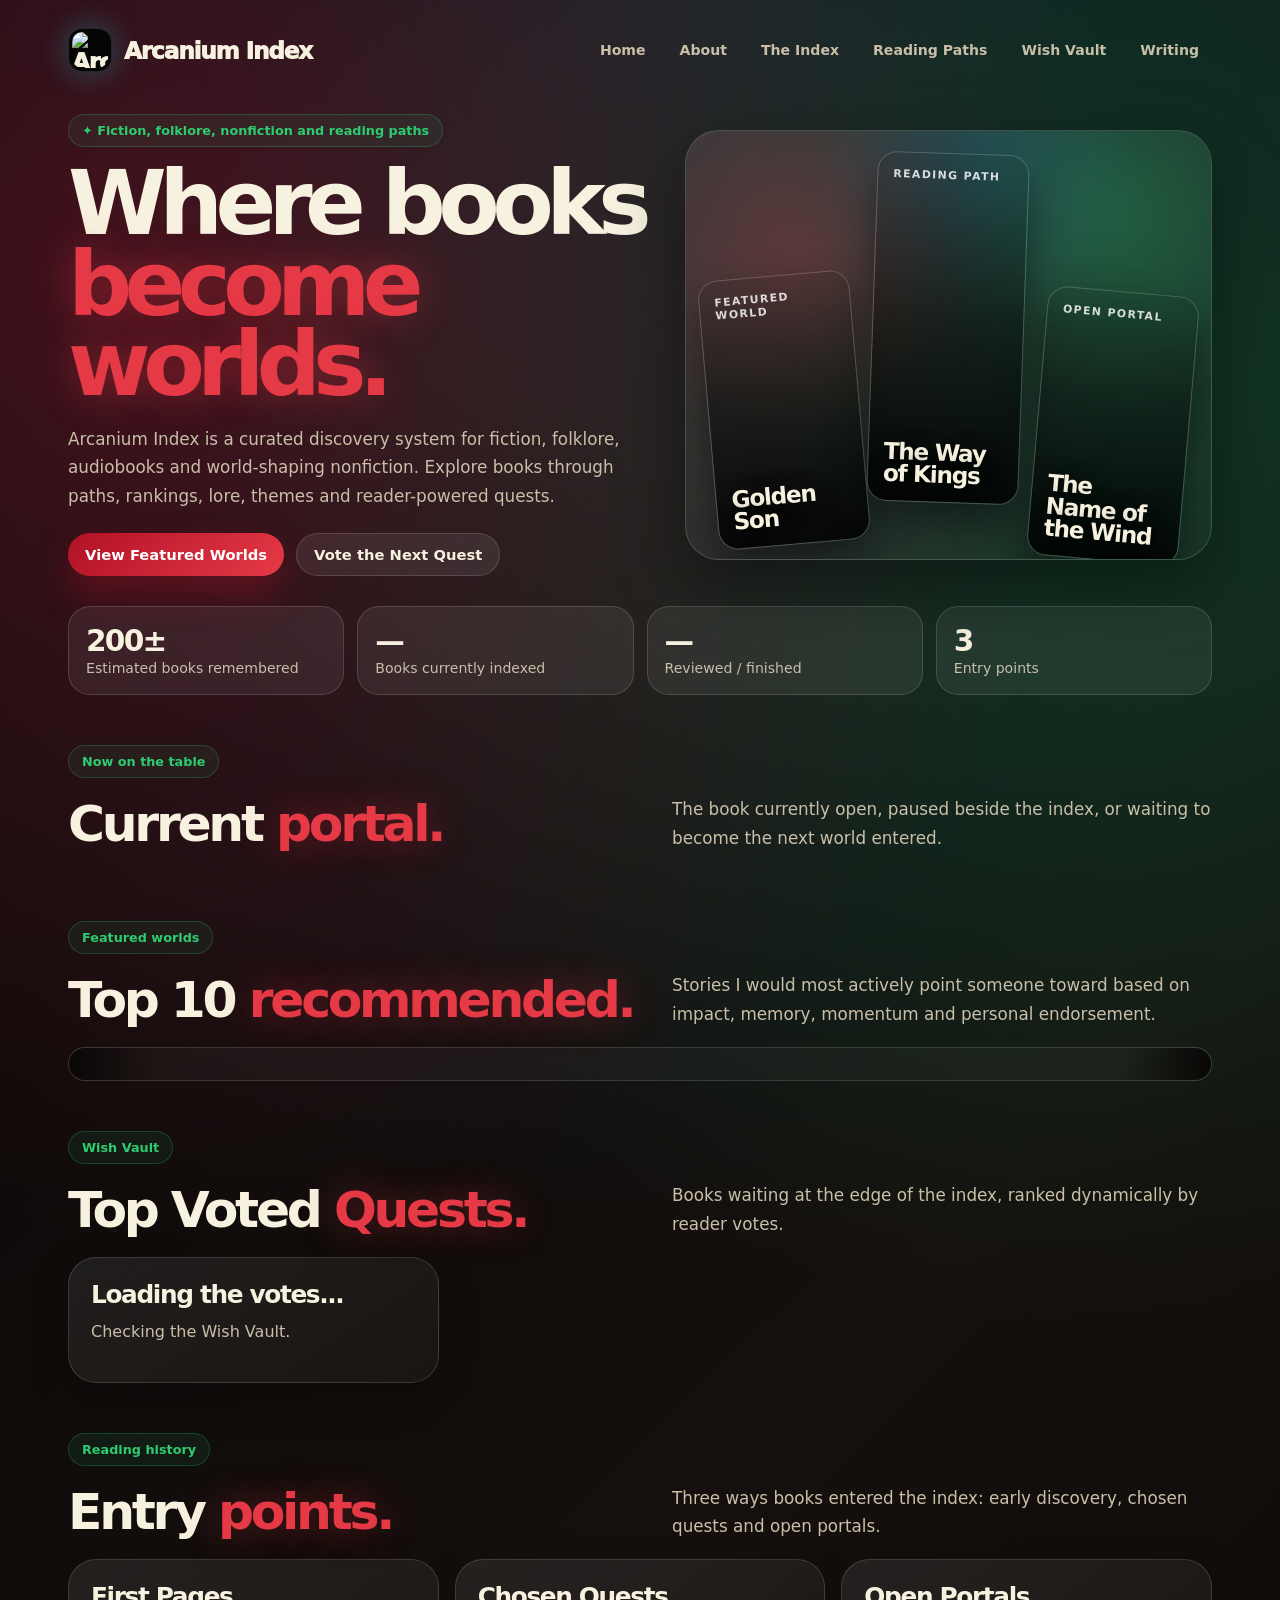
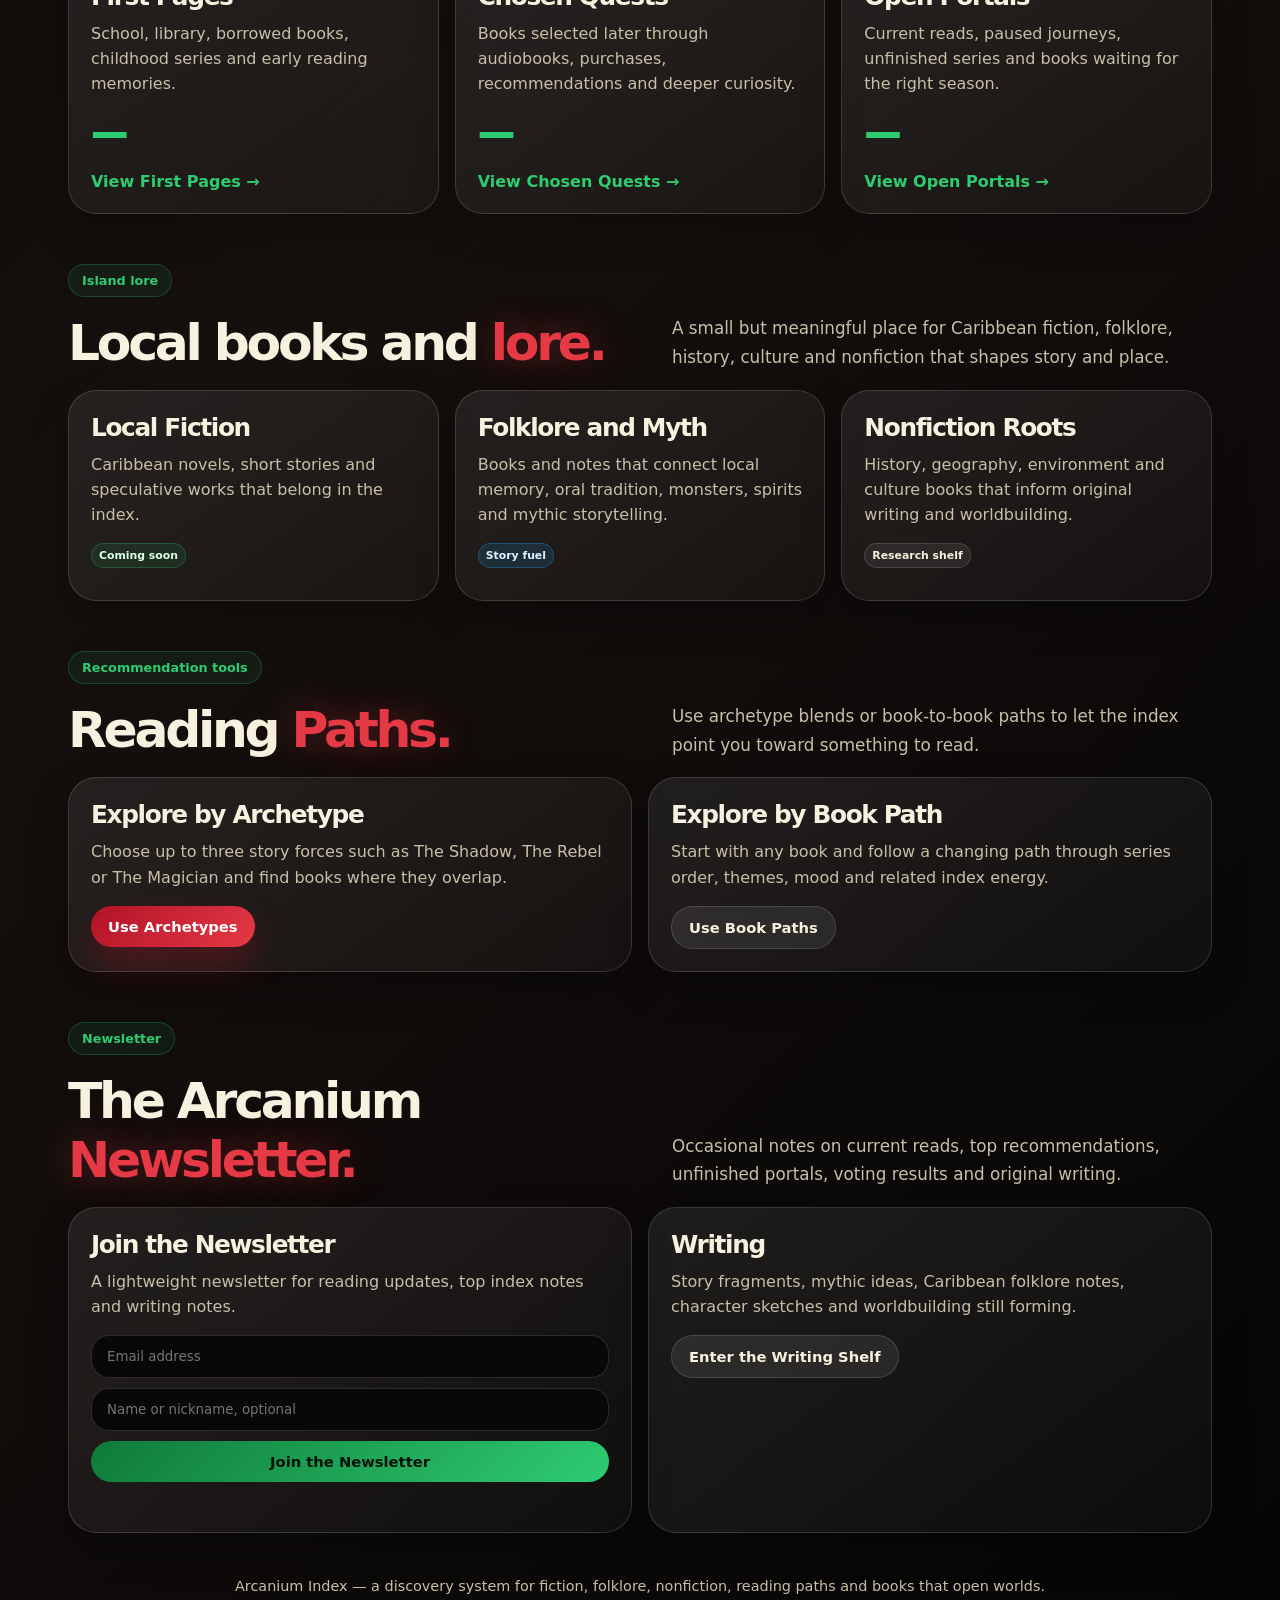
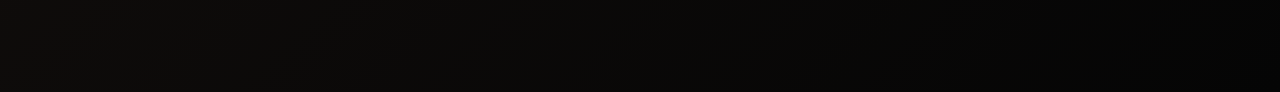
==== commit 39ece1df: "index.html" ====
--- a/index.html
+++ b/index.html
@@ -3,153 +3,337 @@
 <head>
   <meta charset="UTF-8" />
   <meta name="viewport" content="width=device-width, initial-scale=1.0" />
-  <meta name="description" content="MythShelf is a personal reading archive for fantasy, science fiction, classics, local lore and open portals." />
-  <title>Home | MythShelf</title>
+
+  <meta
+    name="description"
+    content="Arcanium Index is a curated discovery system for fiction, folklore, audiobooks and world-shaping nonfiction."
+  />
+
+  <!-- Open Graph / WhatsApp / Facebook -->
+  <meta property="og:title" content="Arcanium Index" />
+  <meta
+    property="og:description"
+    content="Where books become worlds. Explore fiction, folklore, nonfiction, audiobooks and reading paths."
+  />
+  <meta property="og:type" content="website" />
+  <meta property="og:url" content="https://projectideastt.github.io/arcanium-index/" />
+  <meta property="og:site_name" content="Arcanium Index" />
+
+  <meta
+    property="og:image"
+    content="https://projectideastt.github.io/arcanium-index/assets/arcanium-social-preview.png"
+  />
+  <meta
+    property="og:image:secure_url"
+    content="https://projectideastt.github.io/arcanium-index/assets/arcanium-social-preview.png"
+  />
+  <meta property="og:image:type" content="image/png" />
+  <meta property="og:image:width" content="1200" />
+  <meta property="og:image:height" content="1200" />
+  <meta
+    property="og:image:alt"
+    content="Arcanium Index — Where books become worlds."
+  />
+
+  <!-- Twitter / X -->
+  <meta name="twitter:card" content="summary_large_image" />
+  <meta name="twitter:title" content="Arcanium Index" />
+  <meta
+    name="twitter:description"
+    content="Where books become worlds. Explore fiction, folklore, nonfiction, audiobooks and reading paths."
+  />
+  <meta
+    name="twitter:image"
+    content="https://projectideastt.github.io/arcanium-index/assets/arcanium-social-preview.png"
+  />
+
+  <title>Home | Arcanium Index</title>
+
   <link rel="icon" href="assets/mythicshelf-01.ico" sizes="any" />
   <link rel="shortcut icon" href="assets/mythicshelf-01.ico" />
   <link rel="stylesheet" href="assets/style.css" />
 </head>
+  
 <body>
   <main class="ms-site">
     <div class="ms-shell">
-      
-<nav class="ms-nav">
-  <a class="ms-brand" href="index.html">
-    <img class="ms-logo-img" src="assets/mythicshelf-01.png" alt="MythShelf logo" />
-    <span>MythShelf</span>
-  </a>
-  <div class="ms-links">
-    <a href="index.html">Home</a>
-    <a href="about.html">About</a>
-    <a href="shelf.html">Full Shelf</a>
-    <a href="recommends.html">Recommends</a>
-    <a href="wish-shelf.html">Wish Shelf</a>
-    <a href="writing.html">Writing</a>
-  </div>
-</nav>
-
-      
-<header class="hero">
-  <div>
-    <div class="eyebrow">✦ Fantasy, sci-fi, classics and unfinished portals</div>
-    <h1>Open the shelf. <span>Enter the myth.</span></h1>
-    <p>A personal reading archive for books that shaped, challenged, entertained or haunted me — from first pages to chosen quests, open portals, local shelves and stories still calling from the margins.</p>
-    <div class="actions">
-      <a class="btn btn-primary" href="#top10">View Top 10</a>
-      <a class="btn btn-secondary" href="wish-shelf.html">Vote the Next Quest</a>
-    </div>
-  </div>
-
-  <div class="hero-panel">
-    <div class="feature-stack">
-      <div class="float-book" id="heroTopPick">
-        <small>Top Pick</small>
-        <strong>Golden Son</strong>
-      </div>
-      <div class="float-book" id="heroChosenQuest">
-        <small>Chosen Quest</small>
-        <strong>The Way of Kings</strong>
-      </div>
-      <div class="float-book" id="heroOpenPortal">
-        <small>Open Portal</small>
-        <strong>The Name of the Wind</strong>
-      </div>
-    </div>
-  </div>
-</header>
-
-<section class="stats">
-  <div class="stat"><strong>200±</strong><span>Estimated books remembered</span></div>
-  <div class="stat"><strong data-stat="logged">—</strong><span>Books currently logged</span></div>
-  <div class="stat"><strong data-stat="reviewed">—</strong><span>Reviewed / finished</span></div>
-  <div class="stat"><strong>3</strong><span>Reading eras</span></div>
-</section>
-
-<section>
-  <div class="section-head">
-    <div><div class="eyebrow">Now on the table</div><h2>Current <span>portal.</span></h2></div>
-    <p>The book currently open, paused beside the shelf, or waiting to become the next quest.</p>
-  </div>
-  <div class="card-grid grid-4" id="currentGrid"></div>
-</section>
-
-<section id="top10">
-  <div class="section-head">
-    <div><div class="eyebrow">The short list</div><h2>Top 10 <span>recommended.</span></h2></div>
-    <p>Stories I would most actively point someone toward based on impact, memory, momentum and personal endorsement.</p>
-  </div>
-  <div class="carousel-wrap"><div class="carousel-track" id="top10Track"></div></div>
-</section>
-
-<section id="top-voted">
-  <div class="section-head">
-    <div><div class="eyebrow">Wish Shelf</div><h2>Top Voted <span>Quests.</span></h2></div>
-    <p>Books waiting at the edge of the shelf, ranked dynamically by reader votes.</p>
-  </div>
-  <div class="card-grid grid-3" id="topVotesGrid">
-    <article class="panel"><h3>Loading the votes...</h3><p>Checking the Wish Shelf.</p></article>
-  </div>
-</section>
-
-<section>
-  <div class="section-head">
-    <div><div class="eyebrow">Reading history</div><h2>Reading <span>eras.</span></h2></div>
-    <p>Three ways books entered the shelf: early discovery, chosen quests, and open portals.</p>
-  </div>
-  <div class="card-grid grid-3">
-    <article class="panel"><h3>First Pages</h3><p>School, library, borrowed books, childhood series and early reading memories.</p><div class="era-count" data-era-count="First Pages">—</div><a class="teaser-link" href="shelf.html">View First Pages →</a></article>
-    <article class="panel"><h3>Chosen Quests</h3><p>Books selected later through audiobooks, purchases, recommendations and deeper curiosity.</p><div class="era-count" data-era-count="Chosen Quests">—</div><a class="teaser-link" href="shelf.html">View Chosen Quests →</a></article>
-    <article class="panel"><h3>Open Portals</h3><p>Current reads, paused journeys, unfinished series and books waiting for the right season.</p><div class="era-count" data-era-count="Open Portals">—</div><a class="teaser-link" href="shelf.html">View Open Portals →</a></article>
-  </div>
-</section>
-
-<section>
-  <div class="section-head">
-    <div><div class="eyebrow">Island Shelves</div><h2>Local books and <span>lore.</span></h2></div>
-    <p>A small but meaningful place for Caribbean fiction, folklore, history, culture and non-fiction that shapes story and place.</p>
-  </div>
-  <div class="card-grid grid-3">
-    <article class="panel"><h3>Local Fiction</h3><p>Caribbean novels, short stories and speculative works that belong on the shelf.</p><div class="pill-row"><span class="pill status">Coming soon</span></div></article>
-    <article class="panel"><h3>Folklore and Myth</h3><p>Books and notes that connect local memory, oral tradition, monsters, spirits and mythic storytelling.</p><span class="pill blue-pill">Story fuel</span></article>
-    <article class="panel"><h3>Non-Fiction Roots</h3><p>History, geography, environment and culture books that inform original writing and worldbuilding.</p><span class="pill">Research shelf</span></article>
-  </div>
-</section>
-
-
-<section>
-  <div class="section-head">
-    <div><div class="eyebrow">Shelf recommendation tools</div><h2>Shelf <span>Recommends.</span></h2></div>
-    <p>Use archetype blends or book-to-book paths to let the shelf point you toward something to read.</p>
-  </div>
-  <div class="card-grid grid-2">
-    <article class="panel"><h3>Explore by Archetype</h3><p>Choose up to three story forces such as The Shadow, The Rebel or The Magician and find books where they overlap.</p><a class="btn btn-primary" href="recommends.html#archetypes">Use Archetypes</a></article>
-    <article class="panel"><h3>Explore by Book Path</h3><p>Start with any book and follow a changing path through series order, themes, mood and related shelf energy.</p><a class="btn btn-secondary" href="recommends.html#bookpaths">Use Book Paths</a></article>
-  </div>
-</section>
-
-<section>
-  <div class="section-head">
-    <div><div class="eyebrow">Letters from the shelf</div><h2>The MythShelf <span>Dispatch.</span></h2></div>
-    <p>Occasional notes on current reads, top recommendations, unfinished portals, voting results and original writing.</p>
-  </div>
-  <div class="card-grid grid-2">
-    <article class="panel">
-      <h3>Join the Dispatch</h3>
-      <p>A lightweight newsletter for reading updates, top shelf notes and writing notes.</p>
-      <form class="form" id="newsletterForm">
-        <input name="email" type="email" placeholder="Email address" required />
-        <input name="name" type="text" placeholder="Name or nickname, optional" />
-        <button class="btn btn-green" type="submit">Join the Dispatch</button>
-        <div class="form-message" id="newsletterMessage"></div>
-      </form>
-    </article>
-    <article class="panel"><h3>My Writing</h3><p>Story fragments, mythic ideas, Caribbean folklore notes, character sketches and worldbuilding still forming.</p><a class="btn btn-secondary" href="writing.html">Enter the Writing Shelf</a></article>
-  </div>
-</section>
-
-      <p class="footer">MythShelf — a personal shelf of fantasy, science fiction, classics, local lore, unfinished quests and stories still calling from the margins.</p>
+
+      <nav class="ms-nav">
+        <a class="ms-brand" href="index.html">
+          <img class="ms-logo-img" src="assets/mythicshelf-01.png" alt="Arcanium Index logo" />
+          <span>Arcanium Index</span>
+        </a>
+
+        <div class="ms-links">
+          <a href="index.html">Home</a>
+          <a href="about.html">About</a>
+          <a href="shelf.html">The Index</a>
+          <a href="recommends.html">Reading Paths</a>
+          <a href="wish-shelf.html">Wish Vault</a>
+          <a href="writing.html">Writing</a>
+        </div>
+      </nav>
+
+      <header class="hero">
+        <div>
+          <div class="eyebrow">✦ Fiction, folklore, nonfiction and reading paths</div>
+          <h1>Where books <span>become worlds.</span></h1>
+          <p>
+            Arcanium Index is a curated discovery system for fiction, folklore, audiobooks and world-shaping nonfiction.
+            Explore books through paths, rankings, lore, themes and reader-powered quests.
+          </p>
+
+          <div class="actions">
+            <a class="btn btn-primary" href="#top10">View Featured Worlds</a>
+            <a class="btn btn-secondary" href="wish-shelf.html">Vote the Next Quest</a>
+          </div>
+        </div>
+
+        <div class="hero-panel">
+          <div class="feature-stack">
+            <div class="float-book" id="heroTopPick">
+              <small>Featured World</small>
+              <strong>Golden Son</strong>
+            </div>
+
+            <div class="float-book" id="heroChosenQuest">
+              <small>Reading Path</small>
+              <strong>The Way of Kings</strong>
+            </div>
+
+            <div class="float-book" id="heroOpenPortal">
+              <small>Open Portal</small>
+              <strong>The Name of the Wind</strong>
+            </div>
+          </div>
+        </div>
+      </header>
+
+      <section class="stats">
+        <div class="stat">
+          <strong>200±</strong>
+          <span>Estimated books remembered</span>
+        </div>
+
+        <div class="stat">
+          <strong data-stat="logged">—</strong>
+          <span>Books currently indexed</span>
+        </div>
+
+        <div class="stat">
+          <strong data-stat="reviewed">—</strong>
+          <span>Reviewed / finished</span>
+        </div>
+
+        <div class="stat">
+          <strong>3</strong>
+          <span>Entry points</span>
+        </div>
+      </section>
+
+      <section>
+        <div class="section-head">
+          <div>
+            <div class="eyebrow">Now on the table</div>
+            <h2>Current <span>portal.</span></h2>
+          </div>
+          <p>
+            The book currently open, paused beside the index, or waiting to become the next world entered.
+          </p>
+        </div>
+
+        <div class="card-grid grid-4" id="currentGrid"></div>
+      </section>
+
+      <section id="top10">
+        <div class="section-head">
+          <div>
+            <div class="eyebrow">Featured worlds</div>
+            <h2>Top 10 <span>recommended.</span></h2>
+          </div>
+          <p>
+            Stories I would most actively point someone toward based on impact, memory, momentum and personal endorsement.
+          </p>
+        </div>
+
+        <div class="carousel-wrap">
+          <div class="carousel-track" id="top10Track"></div>
+        </div>
+      </section>
+
+      <section id="top-voted">
+        <div class="section-head">
+          <div>
+            <div class="eyebrow">Wish Vault</div>
+            <h2>Top Voted <span>Quests.</span></h2>
+          </div>
+          <p>
+            Books waiting at the edge of the index, ranked dynamically by reader votes.
+          </p>
+        </div>
+
+        <div class="card-grid grid-3" id="topVotesGrid">
+          <article class="panel">
+            <h3>Loading the votes...</h3>
+            <p>Checking the Wish Vault.</p>
+          </article>
+        </div>
+      </section>
+
+      <section>
+        <div class="section-head">
+          <div>
+            <div class="eyebrow">Reading history</div>
+            <h2>Entry <span>points.</span></h2>
+          </div>
+          <p>
+            Three ways books entered the index: early discovery, chosen quests and open portals.
+          </p>
+        </div>
+
+        <div class="card-grid grid-3">
+          <article class="panel">
+            <h3>First Pages</h3>
+            <p>
+              School, library, borrowed books, childhood series and early reading memories.
+            </p>
+            <div class="era-count" data-era-count="First Pages">—</div>
+            <a class="teaser-link" href="shelf.html">View First Pages →</a>
+          </article>
+
+          <article class="panel">
+            <h3>Chosen Quests</h3>
+            <p>
+              Books selected later through audiobooks, purchases, recommendations and deeper curiosity.
+            </p>
+            <div class="era-count" data-era-count="Chosen Quests">—</div>
+            <a class="teaser-link" href="shelf.html">View Chosen Quests →</a>
+          </article>
+
+          <article class="panel">
+            <h3>Open Portals</h3>
+            <p>
+              Current reads, paused journeys, unfinished series and books waiting for the right season.
+            </p>
+            <div class="era-count" data-era-count="Open Portals">—</div>
+            <a class="teaser-link" href="shelf.html">View Open Portals →</a>
+          </article>
+        </div>
+      </section>
+
+      <section>
+        <div class="section-head">
+          <div>
+            <div class="eyebrow">Island lore</div>
+            <h2>Local books and <span>lore.</span></h2>
+          </div>
+          <p>
+            A small but meaningful place for Caribbean fiction, folklore, history, culture and nonfiction that shapes story and place.
+          </p>
+        </div>
+
+        <div class="card-grid grid-3">
+          <article class="panel">
+            <h3>Local Fiction</h3>
+            <p>
+              Caribbean novels, short stories and speculative works that belong in the index.
+            </p>
+            <div class="pill-row">
+              <span class="pill status">Coming soon</span>
+            </div>
+          </article>
+
+          <article class="panel">
+            <h3>Folklore and Myth</h3>
+            <p>
+              Books and notes that connect local memory, oral tradition, monsters, spirits and mythic storytelling.
+            </p>
+            <span class="pill blue-pill">Story fuel</span>
+          </article>
+
+          <article class="panel">
+            <h3>Nonfiction Roots</h3>
+            <p>
+              History, geography, environment and culture books that inform original writing and worldbuilding.
+            </p>
+            <span class="pill">Research shelf</span>
+          </article>
+        </div>
+      </section>
+
+      <section>
+        <div class="section-head">
+          <div>
+            <div class="eyebrow">Recommendation tools</div>
+            <h2>Reading <span>Paths.</span></h2>
+          </div>
+          <p>
+            Use archetype blends or book-to-book paths to let the index point you toward something to read.
+          </p>
+        </div>
+
+        <div class="card-grid grid-2">
+          <article class="panel">
+            <h3>Explore by Archetype</h3>
+            <p>
+              Choose up to three story forces such as The Shadow, The Rebel or The Magician and find books where they overlap.
+            </p>
+            <a class="btn btn-primary" href="recommends.html#archetypes">Use Archetypes</a>
+          </article>
+
+          <article class="panel">
+            <h3>Explore by Book Path</h3>
+            <p>
+              Start with any book and follow a changing path through series order, themes, mood and related index energy.
+            </p>
+            <a class="btn btn-secondary" href="recommends.html#bookpaths">Use Book Paths</a>
+          </article>
+        </div>
+      </section>
+
+      <section>
+        <div class="section-head">
+          <div>
+            <div class="eyebrow">Newsletter</div>
+            <h2>The Arcanium <span>Newsletter.</span></h2>
+          </div>
+          <p>
+            Occasional notes on current reads, top recommendations, unfinished portals, voting results and original writing.
+          </p>
+        </div>
+
+        <div class="card-grid grid-2">
+          <article class="panel">
+            <h3>Join the Newsletter</h3>
+            <p>
+              A lightweight newsletter for reading updates, top index notes and writing notes.
+            </p>
+
+            <form class="form" id="newsletterForm">
+              <input name="email" type="email" placeholder="Email address" required />
+              <input name="name" type="text" placeholder="Name or nickname, optional" />
+              <button class="btn btn-green" type="submit">Join the Newsletter</button>
+              <div class="form-message" id="newsletterMessage"></div>
+            </form>
+          </article>
+
+          <article class="panel">
+            <h3>Writing</h3>
+            <p>
+              Story fragments, mythic ideas, Caribbean folklore notes, character sketches and worldbuilding still forming.
+            </p>
+            <a class="btn btn-secondary" href="writing.html">Enter the Writing Shelf</a>
+          </article>
+        </div>
+      </section>
+
+      <p class="footer">
+        Arcanium Index — a discovery system for fiction, folklore, nonfiction, reading paths and books that open worlds.
+      </p>
+
     </div>
   </main>
+
   <script src="assets/script.js"></script>
 </body>
-</html>+</html>
